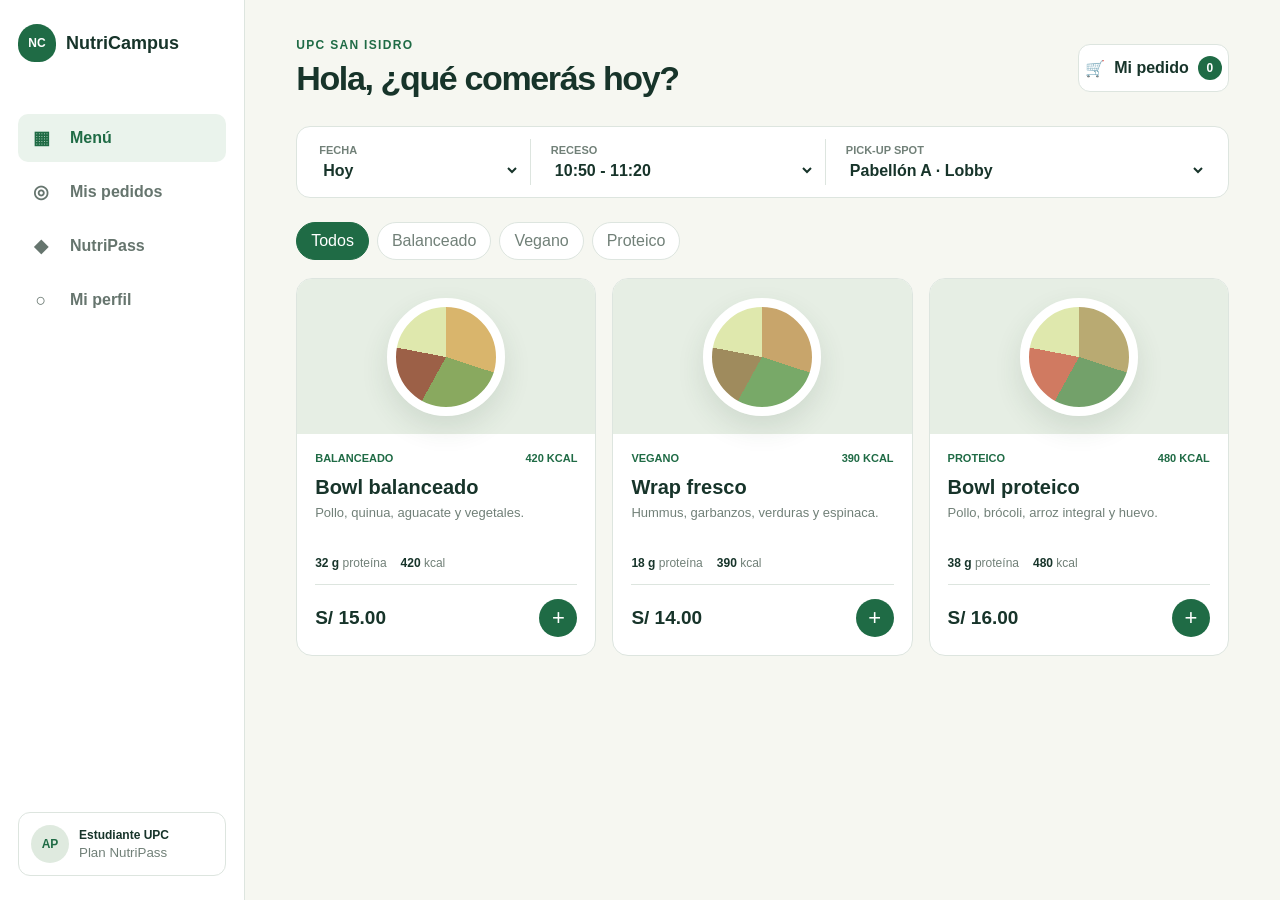
==== app.html @ 33214ed4 "Crea el MVP web funcional de NutriCampus Co-authored-by: Copilot <223556219+Copilot@users.noreply.gi" ====
<!doctype html>
<html lang="es">
<head>
  <meta charset="UTF-8">
  <meta name="viewport" content="width=device-width, initial-scale=1.0">
  <meta name="description" content="Demo web de NutriCampus: reserva menús saludables y recolecta sin hacer cola.">
  <title>NutriCampus | Reserva tu menú</title>
  <link rel="stylesheet" href="app.css">
</head>
<body>
  <aside class="sidebar">
    <a class="brand" href="index.html" aria-label="Volver a la página principal">
      <span class="brand-mark">NC</span>
      <span>NutriCampus</span>
    </a>
    <nav class="app-nav" aria-label="Navegación de la aplicación">
      <button class="nav-item active" data-view="menu"><span aria-hidden="true">▦</span> Menú</button>
      <button class="nav-item" data-view="orders"><span aria-hidden="true">◎</span> Mis pedidos</button>
      <button class="nav-item" data-view="pass"><span aria-hidden="true">◆</span> NutriPass</button>
      <button class="nav-item" data-view="profile"><span aria-hidden="true">○</span> Mi perfil</button>
    </nav>
    <div class="user-card">
      <span class="avatar">AP</span>
      <div><strong>Estudiante UPC</strong><small>Plan NutriPass</small></div>
    </div>
  </aside>

  <main class="app-shell">
    <header class="app-header">
      <div>
        <p class="eyebrow">UPC San Isidro</p>
        <h1>Hola, ¿qué comerás hoy?</h1>
      </div>
      <button class="cart-button" id="openCart" aria-label="Abrir carrito">
        <span aria-hidden="true">🛒</span>
        <span>Mi pedido</span>
        <b id="cartCount">0</b>
      </button>
    </header>

    <section class="schedule-bar" aria-label="Configuración del pedido">
      <label>
        <span>Fecha</span>
        <select id="dateSelect">
          <option value="Hoy">Hoy</option>
          <option value="Mañana">Mañana</option>
          <option value="Viernes">Viernes</option>
        </select>
      </label>
      <label>
        <span>Receso</span>
        <select id="timeSelect">
          <option value="10:50">10:50 - 11:20</option>
          <option value="13:00">13:00 - 13:30</option>
          <option value="16:00">16:00 - 16:30</option>
        </select>
      </label>
      <label>
        <span>Pick-Up Spot</span>
        <select id="spotSelect">
          <option>Pabellón A · Lobby</option>
          <option>Pabellón B · Cafetería</option>
        </select>
      </label>
    </section>

    <section id="menuView" class="view active">
      <div class="filter-row" role="toolbar" aria-label="Filtrar menú">
        <button class="filter active" data-filter="Todos">Todos</button>
        <button class="filter" data-filter="Balanceado">Balanceado</button>
        <button class="filter" data-filter="Vegano">Vegano</button>
        <button class="filter" data-filter="Proteico">Proteico</button>
      </div>
      <div class="menu-grid" id="menuGrid"></div>
    </section>

    <section id="ordersView" class="view">
      <div class="page-heading"><h2>Mis pedidos</h2><p>Consulta tus reservas y códigos QR.</p></div>
      <div id="ordersContent"></div>
      <article class="order-empty" id="orderEmpty">
        <span class="empty-icon">◎</span>
        <h3>Aún no tienes pedidos</h3>
        <p>Reserva tu primer menú y aparecerá aquí.</p>
        <button class="primary-button" data-go-menu>Explorar menú</button>
      </article>
    </section>

    <section id="passView" class="view">
      <div class="page-heading"><h2>NutriPass</h2><p>Planifica toda tu semana.</p></div>
      <article class="pass-card">
        <div>
          <p>NutriPass semanal</p>
          <h3>Un receso menos preocupado</h3>
          <ul><li>Delivery gratuito o reducido</li><li>Recetas exclusivas</li><li>Prioridad en tu punto de recojo</li></ul>
          <button class="primary-button" id="activatePass">Activar prueba de 7 días</button>
        </div>
        <div class="pass-badge"><span>NC</span><strong>PASS</strong></div>
      </article>
    </section>

    <section id="profileView" class="view">
      <div class="page-heading"><h2>Mi perfil nutricional</h2><p>Información de ejemplo para personalizar recomendaciones.</p></div>
      <form class="profile-form" id="profileForm">
        <label>Objetivo<select><option>Comer de forma equilibrada</option><option>Más proteína</option><option>Reducir calorías</option></select></label>
        <label>Preferencia<select><option>Sin preferencia</option><option>Vegetariano</option><option>Vegano</option></select></label>
        <label>Alergenos<input type="text" placeholder="Ej. maní, lactosa"></label>
        <button class="primary-button" type="submit">Guardar preferencias</button>
      </form>
    </section>
  </main>

  <div class="overlay" id="cartOverlay" hidden>
    <aside class="cart-drawer" aria-label="Carrito">
      <div class="drawer-header"><h2>Tu pedido</h2><button id="closeCart" aria-label="Cerrar">×</button></div>
      <div id="cartItems" class="cart-items"></div>
      <div class="cart-summary">
        <div><span>Subtotal</span><strong id="subtotal">S/ 0.00</strong></div>
        <div><span>Recojo</span><strong>S/ 0.00</strong></div>
        <div class="total"><span>Total</span><strong id="total">S/ 0.00</strong></div>
        <button class="primary-button full" id="checkoutButton">Confirmar reserva</button>
      </div>
    </aside>
  </div>

  <dialog id="checkoutDialog">
    <button class="dialog-close" id="closeCheckout" aria-label="Cerrar">×</button>
    <div class="checkout-content">
      <span class="success-icon">✓</span>
      <p class="eyebrow">Reserva confirmada</p>
      <h2>Tu menú está programado</h2>
      <div class="qr" aria-label="Código QR de demostración">
        <span></span><span></span><span></span><span></span><span></span><span></span><span></span><span></span><span></span>
      </div>
      <strong id="qrCode">NC-2400</strong>
      <p id="checkoutDetails">Presenta este código en el Pick-Up Spot.</p>
      <button class="primary-button full" id="viewOrders">Ver mis pedidos</button>
    </div>
  </dialog>
  <div class="toast" id="toast" role="status"></div>
  <script src="app.js"></script>
</body>
</html>
---- app.css ----
:root {
  --green:#1f6b45;
  --green-dark:#153f2c;
  --cream:#f6f7f1;
  --ink:#17342a;
  --muted:#718078;
  --line:#dde5df;
}
* { box-sizing:border-box; }
body { margin:0; min-height:100vh; color:var(--ink); background:var(--cream); font-family:Inter,"Segoe UI",Arial,sans-serif; }
button,select,input { font:inherit; }
.sidebar { position:fixed; inset:0 auto 0 0; z-index:10; width:245px; display:flex; flex-direction:column; padding:24px 18px; border-right:1px solid var(--line); background:white; }
.brand { display:flex; align-items:center; gap:10px; color:var(--ink); font-size:18px; font-weight:850; text-decoration:none; }
.brand-mark { width:38px; height:38px; display:grid; place-items:center; border-radius:50% 50% 44% 44%; background:var(--green); color:white; font-size:12px; }
.app-nav { display:grid; gap:6px; margin-top:52px; }
.nav-item { height:48px; display:flex; align-items:center; gap:12px; border:0; border-radius:10px; background:transparent; color:#66756e; font-weight:750; text-align:left; cursor:pointer; }
.nav-item span { width:34px; text-align:center; font-size:18px; }
.nav-item.active { background:#eaf3ec; color:var(--green); }
.user-card { display:flex; align-items:center; gap:10px; margin-top:auto; padding:12px; border:1px solid var(--line); border-radius:12px; }
.avatar { width:38px; height:38px; display:grid; place-items:center; border-radius:50%; background:#dfeadf; color:var(--green); font-size:12px; font-weight:850; }
.user-card div { display:grid; }.user-card strong { font-size:12px; }.user-card small { color:var(--muted); margin-top:3px; }
.app-shell { min-height:100vh; margin-left:245px; padding:38px clamp(24px,4vw,64px) 70px; }
.app-header { display:flex; align-items:center; justify-content:space-between; }
.eyebrow { margin:0 0 7px; color:var(--green); font-size:12px; font-weight:900; letter-spacing:.11em; text-transform:uppercase; }
.app-header h1 { margin:0; font-size:34px; letter-spacing:-.04em; }
.cart-button { min-height:48px; display:flex; align-items:center; gap:9px; border:1px solid var(--line); border-radius:12px; background:white; color:var(--ink); font-weight:800; cursor:pointer; }
.cart-button b { width:24px; height:24px; display:grid; place-items:center; border-radius:50%; background:var(--green); color:white; font-size:12px; }
.schedule-bar { display:grid; grid-template-columns:.7fr .9fr 1.2fr; gap:10px; margin:28px 0 24px; padding:12px; border:1px solid var(--line); border-radius:14px; background:white; }
.schedule-bar label { display:grid; gap:5px; padding:5px 10px; border-right:1px solid var(--line); }
.schedule-bar label:last-child { border-right:0; }
.schedule-bar label span { color:var(--muted); font-size:11px; font-weight:800; text-transform:uppercase; }
.schedule-bar select { border:0; outline:0; background:white; color:var(--ink); font-weight:800; }
.view { display:none; }.view.active { display:block; }
.filter-row { display:flex; gap:8px; margin-bottom:18px; }
.filter { height:38px; padding:0 14px; border:1px solid var(--line); border-radius:999px; background:white; color:var(--muted); cursor:pointer; }
.filter.active { border-color:var(--green); background:var(--green); color:white; }
.menu-grid { display:grid; grid-template-columns:repeat(3,minmax(0,1fr)); gap:16px; }
.menu-card { overflow:hidden; border:1px solid var(--line); border-radius:16px; background:white; }
.menu-art { height:155px; display:grid; place-items:center; background:var(--card-bg,#e6eee4); }
.meal-visual { width:118px; height:118px; border:9px solid #fff; border-radius:50%; background:conic-gradient(var(--food-a) 0 30%,var(--food-b) 30% 58%,var(--food-c) 58% 78%,#dfe8ad 78%); box-shadow:0 12px 28px rgba(40,70,48,.12); }
.menu-content { padding:18px; }.menu-tags { display:flex; justify-content:space-between; color:var(--green); font-size:11px; font-weight:850; text-transform:uppercase; }
.menu-content h3 { margin:12px 0 5px; font-size:20px; }.menu-content p { min-height:38px; margin:0; color:var(--muted); font-size:13px; line-height:1.45; }
.nutrition-row { display:flex; gap:14px; margin:14px 0; color:var(--muted); font-size:12px; }.nutrition-row strong { color:var(--ink); }
.menu-footer { display:flex; align-items:center; justify-content:space-between; border-top:1px solid var(--line); padding-top:14px; }.menu-footer strong { font-size:19px; }
.add-button { width:38px; height:38px; border:0; border-radius:50%; background:var(--green); color:white; font-size:22px; cursor:pointer; }.add-button:hover { background:var(--green-dark); }
.page-heading h2 { margin:0; font-size:30px; }.page-heading p { color:var(--muted); }
.order-empty { max-width:520px; min-height:300px; display:grid; place-items:center; align-content:center; margin-top:20px; padding:30px; border:1px dashed #bdcbbf; border-radius:16px; background:white; text-align:center; }.order-empty h3 { margin:12px 0 4px; }.order-empty p { color:var(--muted); }.empty-icon { width:64px; height:64px; display:grid; place-items:center; border-radius:50%; background:#edf4ee; color:var(--green); font-size:30px; }
.current-order { max-width:620px; display:grid; grid-template-columns:90px 1fr auto; align-items:center; gap:16px; margin-top:20px; padding:18px; border:1px solid var(--line); border-radius:16px; background:white; }.current-order .mini-qr { width:90px; height:90px; display:grid; place-items:center; border:8px solid var(--ink); border-radius:10px; font-weight:900; }.current-order div { display:grid; gap:5px; }.current-order small { color:var(--muted); }.current-order strong { color:var(--green); }
.primary-button { min-height:46px; border:0; border-radius:10px; background:var(--green); color:white; padding:0 18px; font-weight:850; cursor:pointer; }.primary-button:hover { background:var(--green-dark); }.full { width:100%; }
.pass-card { min-height:320px; display:grid; grid-template-columns:1fr 240px; align-items:center; gap:30px; max-width:800px; padding:38px; border-radius:20px; background:var(--green-dark); color:white; }.pass-card h3 { margin:8px 0 18px; font-size:34px; }.pass-card ul { display:grid; gap:9px; margin:0 0 22px; padding:0; list-style:none; }.pass-badge { width:190px; height:190px; display:grid; place-items:center; align-content:center; border-radius:50%; background:#e7c96b; color:var(--green-dark); }.pass-badge span { font-size:28px; font-weight:900; }.pass-badge strong { letter-spacing:.2em; }
.profile-form { max-width:600px; display:grid; gap:16px; }.profile-form label { display:grid; gap:7px; font-weight:800; }.profile-form select,.profile-form input { height:48px; border:1px solid var(--line); border-radius:10px; background:white; padding:0 12px; }.profile-form button { width:220px; }
.overlay { position:fixed; z-index:30; inset:0; background:rgba(15,42,29,.28); }.overlay[hidden] { display:none; }.cart-drawer { position:absolute; right:0; top:0; bottom:0; width:min(410px,100%); display:flex; flex-direction:column; background:white; box-shadow:-20px 0 60px rgba(20,60,40,.15); }.drawer-header { height:76px; display:flex; align-items:center; justify-content:space-between; padding:0 24px; border-bottom:1px solid var(--line); }.drawer-header h2 { margin:0; }.drawer-header button,.dialog-close { border:0; background:transparent; font-size:28px; cursor:pointer; }.cart-items { flex:1; overflow:auto; padding:16px 24px; }.cart-row { display:grid; grid-template-columns:58px 1fr auto; align-items:center; gap:12px; padding:12px 0; border-bottom:1px solid var(--line); }.cart-thumb { width:58px; height:58px; display:grid; place-items:center; border-radius:10px; background:#eef3e8; }.cart-row div { display:grid; }.cart-row small { color:var(--muted); }.qty { display:flex; align-items:center; gap:7px; }.qty button { width:26px; height:26px; border:1px solid var(--line); border-radius:50%; background:white; }.cart-empty { color:var(--muted); text-align:center; margin-top:70px; }.cart-summary { padding:20px 24px 24px; border-top:1px solid var(--line); }.cart-summary div { display:flex; justify-content:space-between; margin-bottom:10px; }.cart-summary .total { margin:16px 0; padding-top:16px; border-top:1px solid var(--line); font-size:18px; }
dialog { width:min(430px,calc(100% - 32px)); border:0; border-radius:20px; padding:0; box-shadow:0 30px 100px rgba(20,60,40,.28); }.dialog-close { position:absolute; right:16px; top:12px; }.checkout-content { display:grid; justify-items:center; padding:38px 28px 28px; text-align:center; }.success-icon { width:54px; height:54px; display:grid; place-items:center; border-radius:50%; background:#e1efe5; color:var(--green); font-size:24px; }.checkout-content h2 { margin:5px 0 18px; }.checkout-content > p:not(.eyebrow) { color:var(--muted); }.qr { width:160px; height:160px; display:grid; grid-template-columns:repeat(3,1fr); grid-template-rows:repeat(3,1fr); gap:7px; padding:16px; border:1px solid var(--line); border-radius:12px; }.qr span { background:var(--green-dark); }.qr span:nth-child(2),.qr span:nth-child(4),.qr span:nth-child(8) { background:white; border:7px solid var(--green-dark); }.checkout-content strong { margin-top:12px; }.toast { position:fixed; z-index:50; left:50%; bottom:24px; padding:12px 18px; border-radius:999px; background:var(--green-dark); color:white; opacity:0; transform:translate(-50%,20px); transition:.25s; pointer-events:none; }.toast.show { opacity:1; transform:translate(-50%,0); }
@media(max-width:980px){ .menu-grid { grid-template-columns:repeat(2,minmax(0,1fr)); } }
@media(max-width:760px){ .sidebar { position:fixed; inset:auto 0 0; width:auto; height:68px; flex-direction:row; align-items:center; padding:8px 12px; border-top:1px solid var(--line); border-right:0; }.sidebar .brand,.user-card { display:none; }.app-nav { width:100%; grid-template-columns:repeat(4,1fr); margin:0; }.nav-item { height:52px; display:grid; place-items:center; align-content:center; gap:0; font-size:10px; text-align:center; }.nav-item span { width:auto; height:18px; }.app-shell { margin-left:0; padding:24px 16px 90px; }.app-header h1 { font-size:26px; }.cart-button span:nth-child(2) { display:none; }.schedule-bar { grid-template-columns:1fr 1fr; }.schedule-bar label:last-child { grid-column:1/-1; border-top:1px solid var(--line); }.menu-grid { grid-template-columns:1fr; }.pass-card { grid-template-columns:1fr; }.pass-badge { width:150px; height:150px; justify-self:center; }.profile-form button { width:100%; } }
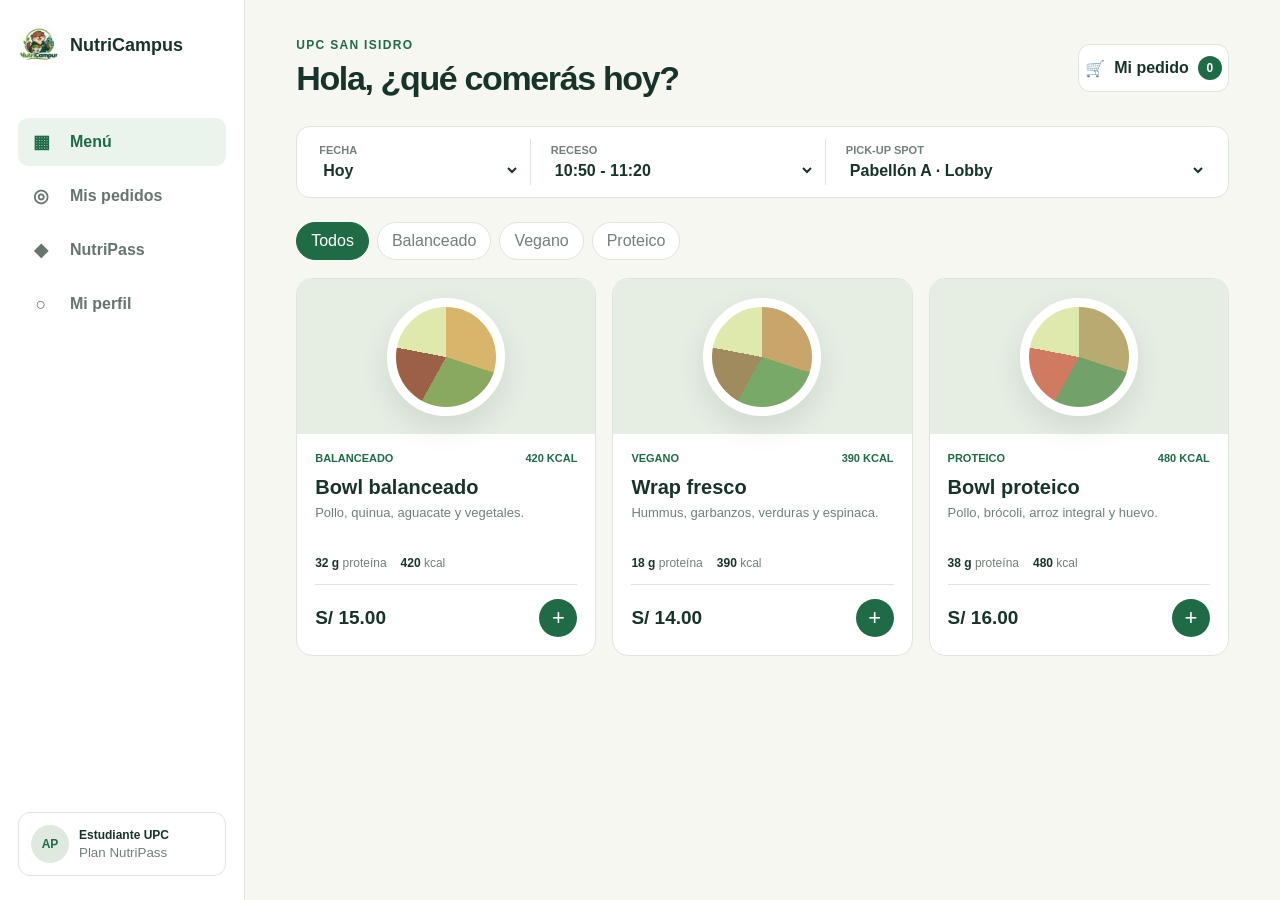
==== commit 61b19ae0: "Integra el logo oficial de NutriCampus Co-authored-by: Copilot <223556219+Copilot@users.noreply.gith" ====
--- a/app.html
+++ b/app.html
@@ -5,12 +5,13 @@
   <meta name="viewport" content="width=device-width, initial-scale=1.0">
   <meta name="description" content="Demo web de NutriCampus: reserva menús saludables y recolecta sin hacer cola.">
   <title>NutriCampus | Reserva tu menú</title>
+  <link rel="icon" type="image/png" href="logo-nutricampus.png">
   <link rel="stylesheet" href="app.css">
 </head>
 <body>
   <aside class="sidebar">
     <a class="brand" href="index.html" aria-label="Volver a la página principal">
-      <span class="brand-mark">NC</span>
+      <img class="brand-logo" src="logo-nutricampus.png" alt="">
       <span>NutriCampus</span>
     </a>
     <nav class="app-nav" aria-label="Navegación de la aplicación">
--- a/app.css
+++ b/app.css
@@ -12,6 +12,7 @@
 .sidebar { position:fixed; inset:0 auto 0 0; z-index:10; width:245px; display:flex; flex-direction:column; padding:24px 18px; border-right:1px solid var(--line); background:white; }
 .brand { display:flex; align-items:center; gap:10px; color:var(--ink); font-size:18px; font-weight:850; text-decoration:none; }
 .brand-mark { width:38px; height:38px; display:grid; place-items:center; border-radius:50% 50% 44% 44%; background:var(--green); color:white; font-size:12px; }
+.brand-logo { width:42px; height:42px; flex:0 0 auto; border-radius:50%; object-fit:cover; background:white; }
 .app-nav { display:grid; gap:6px; margin-top:52px; }
 .nav-item { height:48px; display:flex; align-items:center; gap:12px; border:0; border-radius:10px; background:transparent; color:#66756e; font-weight:750; text-align:left; cursor:pointer; }
 .nav-item span { width:34px; text-align:center; font-size:18px; }
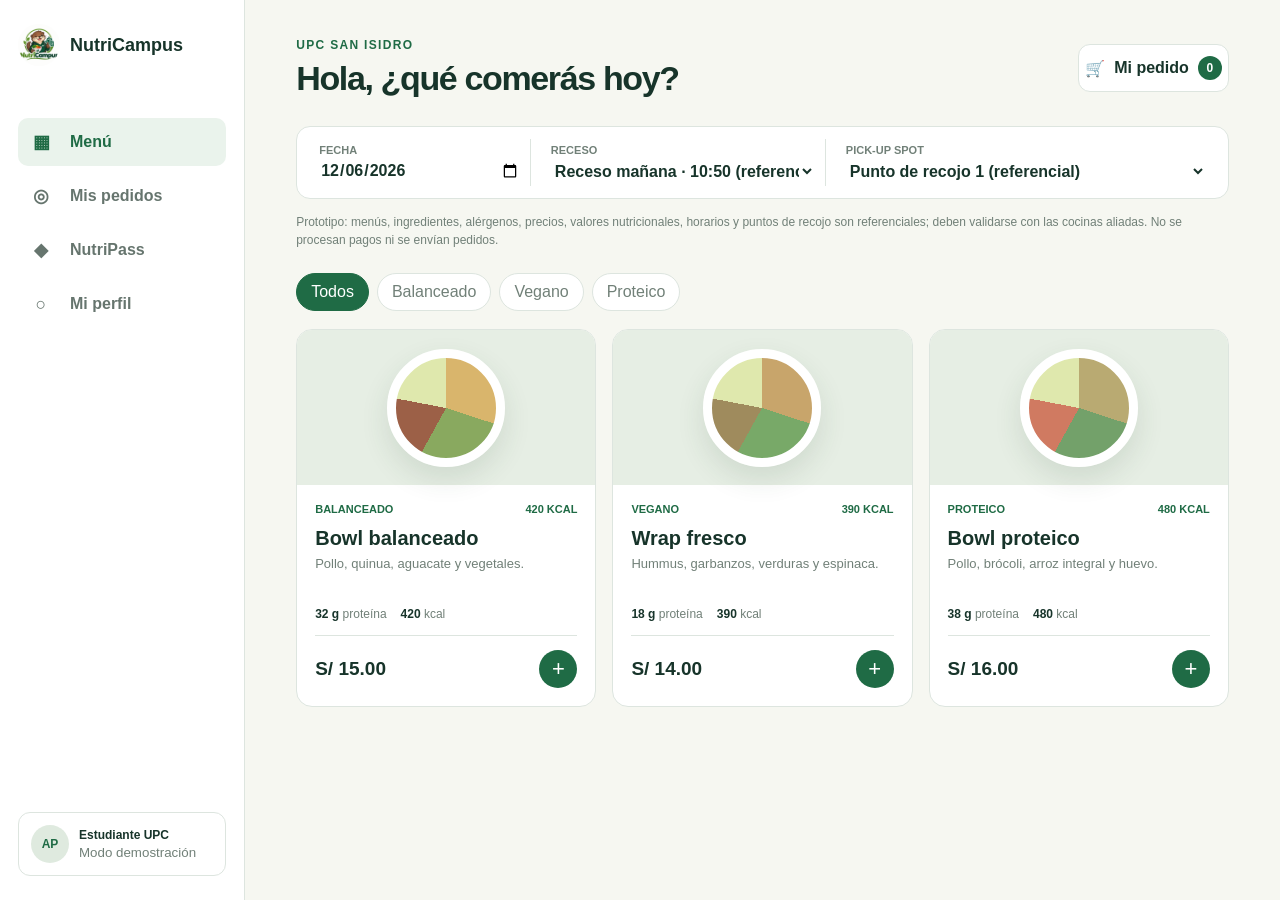
==== commit a3df959d: "Aclara y corrige el flujo de demostración Co-authored-by: Copilot <223556219+Copilot@users.noreply.g" ====
--- a/app.html
+++ b/app.html
@@ -22,7 +22,7 @@
     </nav>
     <div class="user-card">
       <span class="avatar">AP</span>
-      <div><strong>Estudiante UPC</strong><small>Plan NutriPass</small></div>
+      <div><strong>Estudiante UPC</strong><small>Modo demostración</small></div>
     </div>
   </aside>
 
@@ -42,28 +42,24 @@
     <section class="schedule-bar" aria-label="Configuración del pedido">
       <label>
         <span>Fecha</span>
-        <select id="dateSelect">
-          <option value="Hoy">Hoy</option>
-          <option value="Mañana">Mañana</option>
-          <option value="Viernes">Viernes</option>
-        </select>
+        <input id="dateSelect" type="date" required>
       </label>
       <label>
         <span>Receso</span>
         <select id="timeSelect">
-          <option value="10:50">10:50 - 11:20</option>
-          <option value="13:00">13:00 - 13:30</option>
-          <option value="16:00">16:00 - 16:30</option>
+          <option value="10:50">Receso mañana · 10:50 (referencial)</option>
+          <option value="13:00">Receso almuerzo · 13:00 (referencial)</option>
         </select>
       </label>
       <label>
         <span>Pick-Up Spot</span>
         <select id="spotSelect">
-          <option>Pabellón A · Lobby</option>
-          <option>Pabellón B · Cafetería</option>
+          <option>Punto de recojo 1 (referencial)</option>
+          <option>Punto de recojo 2 (referencial)</option>
         </select>
       </label>
     </section>
+    <p class="demo-notice">Prototipo: menús, ingredientes, alérgenos, precios, valores nutricionales, horarios y puntos de recojo son referenciales; deben validarse con las cocinas aliadas. No se procesan pagos ni se envían pedidos.</p>
 
     <section id="menuView" class="view active">
       <div class="filter-row" role="toolbar" aria-label="Filtrar menú">
@@ -76,12 +72,12 @@
     </section>
 
     <section id="ordersView" class="view">
-      <div class="page-heading"><h2>Mis pedidos</h2><p>Consulta tus reservas y códigos QR.</p></div>
+      <div class="page-heading"><h2>Mis pedidos</h2><p>Consulta las solicitudes guardadas en este navegador.</p></div>
       <div id="ordersContent"></div>
       <article class="order-empty" id="orderEmpty">
         <span class="empty-icon">◎</span>
         <h3>Aún no tienes pedidos</h3>
-        <p>Reserva tu primer menú y aparecerá aquí.</p>
+        <p>Las reservas de demostración se guardan solo en este navegador.</p>
         <button class="primary-button" data-go-menu>Explorar menú</button>
       </article>
     </section>
@@ -93,19 +89,19 @@
           <p>NutriPass semanal</p>
           <h3>Un receso menos preocupado</h3>
           <ul><li>Delivery gratuito o reducido</li><li>Recetas exclusivas</li><li>Prioridad en tu punto de recojo</li></ul>
-          <button class="primary-button" id="activatePass">Activar prueba de 7 días</button>
+          <button class="primary-button" id="activatePass">Ver beneficios de NutriPass</button>
         </div>
         <div class="pass-badge"><span>NC</span><strong>PASS</strong></div>
       </article>
     </section>
 
     <section id="profileView" class="view">
-      <div class="page-heading"><h2>Mi perfil nutricional</h2><p>Información de ejemplo para personalizar recomendaciones.</p></div>
+      <div class="page-heading"><h2>Mi perfil nutricional</h2><p>Preferencias de demostración; se guardan solo en este navegador y no son consejo médico.</p></div>
       <form class="profile-form" id="profileForm">
-        <label>Objetivo<select><option>Comer de forma equilibrada</option><option>Más proteína</option><option>Reducir calorías</option></select></label>
-        <label>Preferencia<select><option>Sin preferencia</option><option>Vegetariano</option><option>Vegano</option></select></label>
-        <label>Alergenos<input type="text" placeholder="Ej. maní, lactosa"></label>
-        <button class="primary-button" type="submit">Guardar preferencias</button>
+        <label>Objetivo<select id="profileGoal"><option>Comer de forma equilibrada</option><option>Más proteína</option><option>Reducir calorías</option></select></label>
+        <label>Preferencia<select id="profileDiet"><option>Sin preferencia</option><option>Vegetariano</option><option>Vegano</option></select></label>
+        <label>Alérgenos<input id="profileAllergens" type="text" placeholder="Ej. maní, lactosa" maxlength="120"></label>
+        <button class="primary-button" type="submit">Guardar preferencias en este navegador</button>
       </form>
     </section>
   </main>
@@ -116,9 +112,9 @@
       <div id="cartItems" class="cart-items"></div>
       <div class="cart-summary">
         <div><span>Subtotal</span><strong id="subtotal">S/ 0.00</strong></div>
-        <div><span>Recojo</span><strong>S/ 0.00</strong></div>
+        <div><span>Recojo en campus (demo)</span><strong>S/ 0.00</strong></div>
         <div class="total"><span>Total</span><strong id="total">S/ 0.00</strong></div>
-        <button class="primary-button full" id="checkoutButton">Confirmar reserva</button>
+        <button class="primary-button full" id="checkoutButton">Simular reserva</button>
       </div>
     </aside>
   </div>
@@ -127,13 +123,13 @@
     <button class="dialog-close" id="closeCheckout" aria-label="Cerrar">×</button>
     <div class="checkout-content">
       <span class="success-icon">✓</span>
-      <p class="eyebrow">Reserva confirmada</p>
-      <h2>Tu menú está programado</h2>
-      <div class="qr" aria-label="Código QR de demostración">
-        <span></span><span></span><span></span><span></span><span></span><span></span><span></span><span></span><span></span>
+      <p class="eyebrow">Simulación completada</p>
+      <h2>Solicitud guardada en este navegador</h2>
+      <div class="reservation-code">
+        <span>Código de demostración (no es un QR)</span>
+        <strong id="reservationCode">NC-2400</strong>
       </div>
-      <strong id="qrCode">NC-2400</strong>
-      <p id="checkoutDetails">Presenta este código en el Pick-Up Spot.</p>
+      <p id="checkoutDetails">No se envió a una cocina ni se procesó un pago.</p>
       <button class="primary-button full" id="viewOrders">Ver mis pedidos</button>
     </div>
   </dialog>
--- a/app.css
+++ b/app.css
@@ -30,7 +30,8 @@
 .schedule-bar label { display:grid; gap:5px; padding:5px 10px; border-right:1px solid var(--line); }
 .schedule-bar label:last-child { border-right:0; }
 .schedule-bar label span { color:var(--muted); font-size:11px; font-weight:800; text-transform:uppercase; }
-.schedule-bar select { border:0; outline:0; background:white; color:var(--ink); font-weight:800; }
+.schedule-bar select,.schedule-bar input { min-width:0; border:0; outline:0; background:white; color:var(--ink); font-weight:800; }
+.demo-notice { margin:-10px 0 24px; color:var(--muted); font-size:12px; line-height:1.5; }
 .view { display:none; }.view.active { display:block; }
 .filter-row { display:flex; gap:8px; margin-bottom:18px; }
 .filter { height:38px; padding:0 14px; border:1px solid var(--line); border-radius:999px; background:white; color:var(--muted); cursor:pointer; }
@@ -45,12 +46,12 @@
 .menu-footer { display:flex; align-items:center; justify-content:space-between; border-top:1px solid var(--line); padding-top:14px; }.menu-footer strong { font-size:19px; }
 .add-button { width:38px; height:38px; border:0; border-radius:50%; background:var(--green); color:white; font-size:22px; cursor:pointer; }.add-button:hover { background:var(--green-dark); }
 .page-heading h2 { margin:0; font-size:30px; }.page-heading p { color:var(--muted); }
-.order-empty { max-width:520px; min-height:300px; display:grid; place-items:center; align-content:center; margin-top:20px; padding:30px; border:1px dashed #bdcbbf; border-radius:16px; background:white; text-align:center; }.order-empty h3 { margin:12px 0 4px; }.order-empty p { color:var(--muted); }.empty-icon { width:64px; height:64px; display:grid; place-items:center; border-radius:50%; background:#edf4ee; color:var(--green); font-size:30px; }
-.current-order { max-width:620px; display:grid; grid-template-columns:90px 1fr auto; align-items:center; gap:16px; margin-top:20px; padding:18px; border:1px solid var(--line); border-radius:16px; background:white; }.current-order .mini-qr { width:90px; height:90px; display:grid; place-items:center; border:8px solid var(--ink); border-radius:10px; font-weight:900; }.current-order div { display:grid; gap:5px; }.current-order small { color:var(--muted); }.current-order strong { color:var(--green); }
+.order-empty { max-width:520px; min-height:300px; display:grid; place-items:center; align-content:center; margin-top:20px; padding:30px; border:1px dashed #bdcbbf; border-radius:16px; background:white; text-align:center; }.order-empty[hidden] { display:none; }.order-empty h3 { margin:12px 0 4px; }.order-empty p { color:var(--muted); }.empty-icon { width:64px; height:64px; display:grid; place-items:center; border-radius:50%; background:#edf4ee; color:var(--green); font-size:30px; }
+.current-order { max-width:720px; display:grid; grid-template-columns:68px 1fr auto; align-items:center; gap:16px; margin-top:20px; padding:18px; border:1px solid var(--line); border-radius:16px; background:white; }.current-order .demo-code { width:68px; height:68px; display:grid; place-items:center; border-radius:12px; background:#eaf3ec; color:var(--green); font-size:12px; font-weight:900; }.current-order div:nth-child(2) { display:grid; gap:5px; }.current-order small { color:var(--muted); }.current-order > strong { color:var(--green); }
 .primary-button { min-height:46px; border:0; border-radius:10px; background:var(--green); color:white; padding:0 18px; font-weight:850; cursor:pointer; }.primary-button:hover { background:var(--green-dark); }.full { width:100%; }
 .pass-card { min-height:320px; display:grid; grid-template-columns:1fr 240px; align-items:center; gap:30px; max-width:800px; padding:38px; border-radius:20px; background:var(--green-dark); color:white; }.pass-card h3 { margin:8px 0 18px; font-size:34px; }.pass-card ul { display:grid; gap:9px; margin:0 0 22px; padding:0; list-style:none; }.pass-badge { width:190px; height:190px; display:grid; place-items:center; align-content:center; border-radius:50%; background:#e7c96b; color:var(--green-dark); }.pass-badge span { font-size:28px; font-weight:900; }.pass-badge strong { letter-spacing:.2em; }
 .profile-form { max-width:600px; display:grid; gap:16px; }.profile-form label { display:grid; gap:7px; font-weight:800; }.profile-form select,.profile-form input { height:48px; border:1px solid var(--line); border-radius:10px; background:white; padding:0 12px; }.profile-form button { width:220px; }
 .overlay { position:fixed; z-index:30; inset:0; background:rgba(15,42,29,.28); }.overlay[hidden] { display:none; }.cart-drawer { position:absolute; right:0; top:0; bottom:0; width:min(410px,100%); display:flex; flex-direction:column; background:white; box-shadow:-20px 0 60px rgba(20,60,40,.15); }.drawer-header { height:76px; display:flex; align-items:center; justify-content:space-between; padding:0 24px; border-bottom:1px solid var(--line); }.drawer-header h2 { margin:0; }.drawer-header button,.dialog-close { border:0; background:transparent; font-size:28px; cursor:pointer; }.cart-items { flex:1; overflow:auto; padding:16px 24px; }.cart-row { display:grid; grid-template-columns:58px 1fr auto; align-items:center; gap:12px; padding:12px 0; border-bottom:1px solid var(--line); }.cart-thumb { width:58px; height:58px; display:grid; place-items:center; border-radius:10px; background:#eef3e8; }.cart-row div { display:grid; }.cart-row small { color:var(--muted); }.qty { display:flex; align-items:center; gap:7px; }.qty button { width:26px; height:26px; border:1px solid var(--line); border-radius:50%; background:white; }.cart-empty { color:var(--muted); text-align:center; margin-top:70px; }.cart-summary { padding:20px 24px 24px; border-top:1px solid var(--line); }.cart-summary div { display:flex; justify-content:space-between; margin-bottom:10px; }.cart-summary .total { margin:16px 0; padding-top:16px; border-top:1px solid var(--line); font-size:18px; }
-dialog { width:min(430px,calc(100% - 32px)); border:0; border-radius:20px; padding:0; box-shadow:0 30px 100px rgba(20,60,40,.28); }.dialog-close { position:absolute; right:16px; top:12px; }.checkout-content { display:grid; justify-items:center; padding:38px 28px 28px; text-align:center; }.success-icon { width:54px; height:54px; display:grid; place-items:center; border-radius:50%; background:#e1efe5; color:var(--green); font-size:24px; }.checkout-content h2 { margin:5px 0 18px; }.checkout-content > p:not(.eyebrow) { color:var(--muted); }.qr { width:160px; height:160px; display:grid; grid-template-columns:repeat(3,1fr); grid-template-rows:repeat(3,1fr); gap:7px; padding:16px; border:1px solid var(--line); border-radius:12px; }.qr span { background:var(--green-dark); }.qr span:nth-child(2),.qr span:nth-child(4),.qr span:nth-child(8) { background:white; border:7px solid var(--green-dark); }.checkout-content strong { margin-top:12px; }.toast { position:fixed; z-index:50; left:50%; bottom:24px; padding:12px 18px; border-radius:999px; background:var(--green-dark); color:white; opacity:0; transform:translate(-50%,20px); transition:.25s; pointer-events:none; }.toast.show { opacity:1; transform:translate(-50%,0); }
+dialog { width:min(430px,calc(100% - 32px)); border:0; border-radius:20px; padding:0; box-shadow:0 30px 100px rgba(20,60,40,.28); }.dialog-close { position:absolute; right:16px; top:12px; }.checkout-content { display:grid; justify-items:center; padding:38px 28px 28px; text-align:center; }.success-icon { width:54px; height:54px; display:grid; place-items:center; border-radius:50%; background:#e1efe5; color:var(--green); font-size:24px; }.checkout-content h2 { margin:5px 0 18px; }.checkout-content > p:not(.eyebrow) { color:var(--muted); }.reservation-code { width:100%; display:grid; gap:8px; padding:16px; border:1px dashed var(--green); border-radius:12px; background:#f3f7f1; }.reservation-code span { color:var(--muted); font-size:11px; }.reservation-code strong { color:var(--green-dark); font-size:24px; letter-spacing:.08em; }.toast { position:fixed; z-index:50; left:50%; bottom:24px; padding:12px 18px; border-radius:999px; background:var(--green-dark); color:white; opacity:0; transform:translate(-50%,20px); transition:.25s; pointer-events:none; }.toast.show { opacity:1; transform:translate(-50%,0); }
 @media(max-width:980px){ .menu-grid { grid-template-columns:repeat(2,minmax(0,1fr)); } }
-@media(max-width:760px){ .sidebar { position:fixed; inset:auto 0 0; width:auto; height:68px; flex-direction:row; align-items:center; padding:8px 12px; border-top:1px solid var(--line); border-right:0; }.sidebar .brand,.user-card { display:none; }.app-nav { width:100%; grid-template-columns:repeat(4,1fr); margin:0; }.nav-item { height:52px; display:grid; place-items:center; align-content:center; gap:0; font-size:10px; text-align:center; }.nav-item span { width:auto; height:18px; }.app-shell { margin-left:0; padding:24px 16px 90px; }.app-header h1 { font-size:26px; }.cart-button span:nth-child(2) { display:none; }.schedule-bar { grid-template-columns:1fr 1fr; }.schedule-bar label:last-child { grid-column:1/-1; border-top:1px solid var(--line); }.menu-grid { grid-template-columns:1fr; }.pass-card { grid-template-columns:1fr; }.pass-badge { width:150px; height:150px; justify-self:center; }.profile-form button { width:100%; } }
+@media(max-width:760px){ .sidebar { position:fixed; inset:auto 0 0; width:auto; height:68px; flex-direction:row; align-items:center; padding:8px 12px; border-top:1px solid var(--line); border-right:0; }.sidebar .brand,.user-card { display:none; }.app-nav { width:100%; grid-template-columns:repeat(4,1fr); margin:0; }.nav-item { height:52px; display:grid; place-items:center; align-content:center; gap:0; font-size:10px; text-align:center; }.nav-item span { width:auto; height:18px; }.app-shell { margin-left:0; padding:24px 16px 90px; }.app-header h1 { font-size:26px; }.cart-button span:nth-child(2) { display:none; }.schedule-bar { grid-template-columns:1fr 1fr; }.schedule-bar label:last-child { grid-column:1/-1; border-top:1px solid var(--line); }.menu-grid { grid-template-columns:1fr; }.pass-card { grid-template-columns:1fr; }.pass-badge { width:150px; height:150px; justify-self:center; }.profile-form button { width:100%; }.current-order { grid-template-columns:56px 1fr; }.current-order .demo-code { width:56px; height:56px; }.current-order > strong { grid-column:2; } }
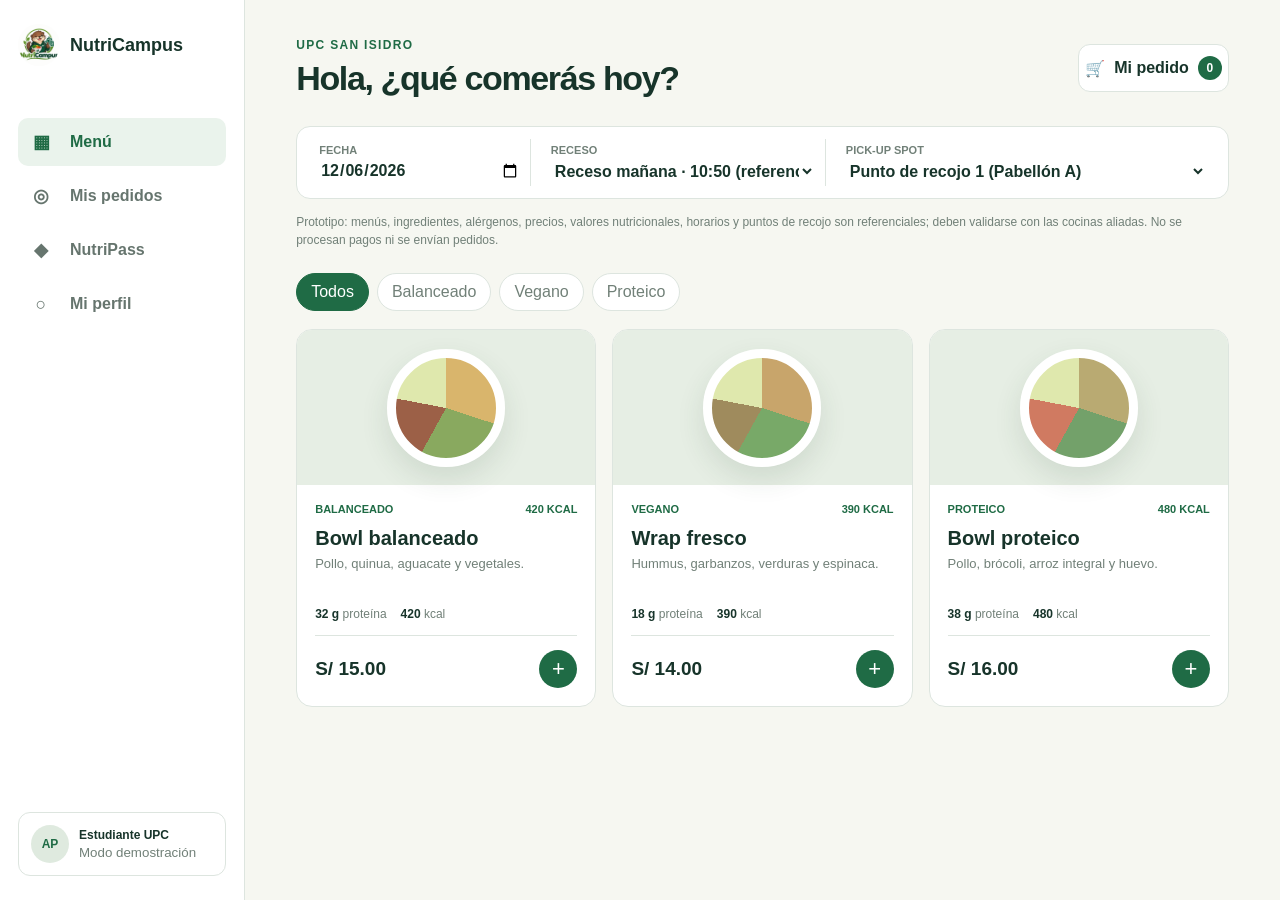
==== commit 9b9991c8: "Actualiza puntos de recojo en la app Co-authored-by: Copilot <223556219+Copilot@users.noreply.github" ====
--- a/app.html
+++ b/app.html
@@ -1,139 +1,214 @@
 <!doctype html>
 <html lang="es">
-<head>
-  <meta charset="UTF-8">
-  <meta name="viewport" content="width=device-width, initial-scale=1.0">
-  <meta name="description" content="Demo web de NutriCampus: reserva menús saludables y recolecta sin hacer cola.">
-  <title>NutriCampus | Reserva tu menú</title>
-  <link rel="icon" type="image/png" href="logo-nutricampus.png">
-  <link rel="stylesheet" href="app.css">
-</head>
-<body>
-  <aside class="sidebar">
-    <a class="brand" href="index.html" aria-label="Volver a la página principal">
-      <img class="brand-logo" src="logo-nutricampus.png" alt="">
-      <span>NutriCampus</span>
-    </a>
-    <nav class="app-nav" aria-label="Navegación de la aplicación">
-      <button class="nav-item active" data-view="menu"><span aria-hidden="true">▦</span> Menú</button>
-      <button class="nav-item" data-view="orders"><span aria-hidden="true">◎</span> Mis pedidos</button>
-      <button class="nav-item" data-view="pass"><span aria-hidden="true">◆</span> NutriPass</button>
-      <button class="nav-item" data-view="profile"><span aria-hidden="true">○</span> Mi perfil</button>
-    </nav>
-    <div class="user-card">
-      <span class="avatar">AP</span>
-      <div><strong>Estudiante UPC</strong><small>Modo demostración</small></div>
-    </div>
-  </aside>
-
-  <main class="app-shell">
-    <header class="app-header">
-      <div>
-        <p class="eyebrow">UPC San Isidro</p>
-        <h1>Hola, ¿qué comerás hoy?</h1>
-      </div>
-      <button class="cart-button" id="openCart" aria-label="Abrir carrito">
-        <span aria-hidden="true">🛒</span>
-        <span>Mi pedido</span>
-        <b id="cartCount">0</b>
-      </button>
-    </header>
-
-    <section class="schedule-bar" aria-label="Configuración del pedido">
-      <label>
-        <span>Fecha</span>
-        <input id="dateSelect" type="date" required>
-      </label>
-      <label>
-        <span>Receso</span>
-        <select id="timeSelect">
-          <option value="10:50">Receso mañana · 10:50 (referencial)</option>
-          <option value="13:00">Receso almuerzo · 13:00 (referencial)</option>
-        </select>
-      </label>
-      <label>
-        <span>Pick-Up Spot</span>
-        <select id="spotSelect">
-          <option>Punto de recojo 1 (referencial)</option>
-          <option>Punto de recojo 2 (referencial)</option>
-        </select>
-      </label>
-    </section>
-    <p class="demo-notice">Prototipo: menús, ingredientes, alérgenos, precios, valores nutricionales, horarios y puntos de recojo son referenciales; deben validarse con las cocinas aliadas. No se procesan pagos ni se envían pedidos.</p>
-
-    <section id="menuView" class="view active">
-      <div class="filter-row" role="toolbar" aria-label="Filtrar menú">
-        <button class="filter active" data-filter="Todos">Todos</button>
-        <button class="filter" data-filter="Balanceado">Balanceado</button>
-        <button class="filter" data-filter="Vegano">Vegano</button>
-        <button class="filter" data-filter="Proteico">Proteico</button>
-      </div>
-      <div class="menu-grid" id="menuGrid"></div>
-    </section>
-
-    <section id="ordersView" class="view">
-      <div class="page-heading"><h2>Mis pedidos</h2><p>Consulta las solicitudes guardadas en este navegador.</p></div>
-      <div id="ordersContent"></div>
-      <article class="order-empty" id="orderEmpty">
-        <span class="empty-icon">◎</span>
-        <h3>Aún no tienes pedidos</h3>
-        <p>Las reservas de demostración se guardan solo en este navegador.</p>
-        <button class="primary-button" data-go-menu>Explorar menú</button>
-      </article>
-    </section>
-
-    <section id="passView" class="view">
-      <div class="page-heading"><h2>NutriPass</h2><p>Planifica toda tu semana.</p></div>
-      <article class="pass-card">
+  <head>
+    <meta charset="UTF-8" />
+    <meta name="viewport" content="width=device-width, initial-scale=1.0" />
+    <meta
+      name="description"
+      content="Demo web de NutriCampus: reserva menús saludables y recolecta sin hacer cola."
+    />
+    <title>NutriCampus | Reserva tu menú</title>
+    <link rel="icon" type="image/png" href="logo-nutricampus.png" />
+    <link rel="stylesheet" href="app.css" />
+  </head>
+  <body>
+    <aside class="sidebar">
+      <a
+        class="brand"
+        href="index.html"
+        aria-label="Volver a la página principal"
+      >
+        <img class="brand-logo" src="logo-nutricampus.png" alt="" />
+        <span>NutriCampus</span>
+      </a>
+      <nav class="app-nav" aria-label="Navegación de la aplicación">
+        <button class="nav-item active" data-view="menu">
+          <span aria-hidden="true">▦</span> Menú
+        </button>
+        <button class="nav-item" data-view="orders">
+          <span aria-hidden="true">◎</span> Mis pedidos
+        </button>
+        <button class="nav-item" data-view="pass">
+          <span aria-hidden="true">◆</span> NutriPass
+        </button>
+        <button class="nav-item" data-view="profile">
+          <span aria-hidden="true">○</span> Mi perfil
+        </button>
+      </nav>
+      <div class="user-card">
+        <span class="avatar">AP</span>
         <div>
-          <p>NutriPass semanal</p>
-          <h3>Un receso menos preocupado</h3>
-          <ul><li>Delivery gratuito o reducido</li><li>Recetas exclusivas</li><li>Prioridad en tu punto de recojo</li></ul>
-          <button class="primary-button" id="activatePass">Ver beneficios de NutriPass</button>
-        </div>
-        <div class="pass-badge"><span>NC</span><strong>PASS</strong></div>
-      </article>
-    </section>
-
-    <section id="profileView" class="view">
-      <div class="page-heading"><h2>Mi perfil nutricional</h2><p>Preferencias de demostración; se guardan solo en este navegador y no son consejo médico.</p></div>
-      <form class="profile-form" id="profileForm">
-        <label>Objetivo<select id="profileGoal"><option>Comer de forma equilibrada</option><option>Más proteína</option><option>Reducir calorías</option></select></label>
-        <label>Preferencia<select id="profileDiet"><option>Sin preferencia</option><option>Vegetariano</option><option>Vegano</option></select></label>
-        <label>Alérgenos<input id="profileAllergens" type="text" placeholder="Ej. maní, lactosa" maxlength="120"></label>
-        <button class="primary-button" type="submit">Guardar preferencias en este navegador</button>
-      </form>
-    </section>
-  </main>
-
-  <div class="overlay" id="cartOverlay" hidden>
-    <aside class="cart-drawer" aria-label="Carrito">
-      <div class="drawer-header"><h2>Tu pedido</h2><button id="closeCart" aria-label="Cerrar">×</button></div>
-      <div id="cartItems" class="cart-items"></div>
-      <div class="cart-summary">
-        <div><span>Subtotal</span><strong id="subtotal">S/ 0.00</strong></div>
-        <div><span>Recojo en campus (demo)</span><strong>S/ 0.00</strong></div>
-        <div class="total"><span>Total</span><strong id="total">S/ 0.00</strong></div>
-        <button class="primary-button full" id="checkoutButton">Simular reserva</button>
+          <strong>Estudiante UPC</strong><small>Modo demostración</small>
+        </div>
       </div>
     </aside>
-  </div>
-
-  <dialog id="checkoutDialog">
-    <button class="dialog-close" id="closeCheckout" aria-label="Cerrar">×</button>
-    <div class="checkout-content">
-      <span class="success-icon">✓</span>
-      <p class="eyebrow">Simulación completada</p>
-      <h2>Solicitud guardada en este navegador</h2>
-      <div class="reservation-code">
-        <span>Código de demostración (no es un QR)</span>
-        <strong id="reservationCode">NC-2400</strong>
+
+    <main class="app-shell">
+      <header class="app-header">
+        <div>
+          <p class="eyebrow">UPC San Isidro</p>
+          <h1>Hola, ¿qué comerás hoy?</h1>
+        </div>
+        <button class="cart-button" id="openCart" aria-label="Abrir carrito">
+          <span aria-hidden="true">🛒</span>
+          <span>Mi pedido</span>
+          <b id="cartCount">0</b>
+        </button>
+      </header>
+
+      <section class="schedule-bar" aria-label="Configuración del pedido">
+        <label>
+          <span>Fecha</span>
+          <input id="dateSelect" type="date" required />
+        </label>
+        <label>
+          <span>Receso</span>
+          <select id="timeSelect">
+            <option value="10:50">Receso mañana · 10:50 (referencial)</option>
+            <option value="13:00">Receso almuerzo · 13:00 (referencial)</option>
+          </select>
+        </label>
+        <label>
+          <span>Pick-Up Spot</span>
+          <select id="spotSelect">
+            <option>Punto de recojo 1 (Pabellón A)</option>
+            <option>Punto de recojo 2 (Pabellón B)</option>
+          </select>
+        </label>
+      </section>
+      <p class="demo-notice">
+        Prototipo: menús, ingredientes, alérgenos, precios, valores
+        nutricionales, horarios y puntos de recojo son referenciales; deben
+        validarse con las cocinas aliadas. No se procesan pagos ni se envían
+        pedidos.
+      </p>
+
+      <section id="menuView" class="view active">
+        <div class="filter-row" role="toolbar" aria-label="Filtrar menú">
+          <button class="filter active" data-filter="Todos">Todos</button>
+          <button class="filter" data-filter="Balanceado">Balanceado</button>
+          <button class="filter" data-filter="Vegano">Vegano</button>
+          <button class="filter" data-filter="Proteico">Proteico</button>
+        </div>
+        <div class="menu-grid" id="menuGrid"></div>
+      </section>
+
+      <section id="ordersView" class="view">
+        <div class="page-heading">
+          <h2>Mis pedidos</h2>
+          <p>Consulta las solicitudes guardadas en este navegador.</p>
+        </div>
+        <div id="ordersContent"></div>
+        <article class="order-empty" id="orderEmpty">
+          <span class="empty-icon">◎</span>
+          <h3>Aún no tienes pedidos</h3>
+          <p>Las reservas de demostración se guardan solo en este navegador.</p>
+          <button class="primary-button" data-go-menu>Explorar menú</button>
+        </article>
+      </section>
+
+      <section id="passView" class="view">
+        <div class="page-heading">
+          <h2>NutriPass</h2>
+          <p>Planifica toda tu semana.</p>
+        </div>
+        <article class="pass-card">
+          <div>
+            <p>NutriPass semanal</p>
+            <h3>Un receso menos preocupado</h3>
+            <ul>
+              <li>Delivery gratuito o reducido</li>
+              <li>Recetas exclusivas</li>
+              <li>Prioridad en tu punto de recojo</li>
+            </ul>
+            <button class="primary-button" id="activatePass">
+              Ver beneficios de NutriPass
+            </button>
+          </div>
+          <div class="pass-badge"><span>NC</span><strong>PASS</strong></div>
+        </article>
+      </section>
+
+      <section id="profileView" class="view">
+        <div class="page-heading">
+          <h2>Mi perfil nutricional</h2>
+          <p>
+            Preferencias de demostración; se guardan solo en este navegador y no
+            son consejo médico.
+          </p>
+        </div>
+        <form class="profile-form" id="profileForm">
+          <label
+            >Objetivo<select id="profileGoal">
+              <option>Comer de forma equilibrada</option>
+              <option>Más proteína</option>
+              <option>Reducir calorías</option>
+            </select></label
+          >
+          <label
+            >Preferencia<select id="profileDiet">
+              <option>Sin preferencia</option>
+              <option>Vegetariano</option>
+              <option>Vegano</option>
+            </select></label
+          >
+          <label
+            >Alérgenos<input
+              id="profileAllergens"
+              type="text"
+              placeholder="Ej. maní, lactosa"
+              maxlength="120"
+          /></label>
+          <button class="primary-button" type="submit">
+            Guardar preferencias en este navegador
+          </button>
+        </form>
+      </section>
+    </main>
+
+    <div class="overlay" id="cartOverlay" hidden>
+      <aside class="cart-drawer" aria-label="Carrito">
+        <div class="drawer-header">
+          <h2>Tu pedido</h2>
+          <button id="closeCart" aria-label="Cerrar">×</button>
+        </div>
+        <div id="cartItems" class="cart-items"></div>
+        <div class="cart-summary">
+          <div><span>Subtotal</span><strong id="subtotal">S/ 0.00</strong></div>
+          <div>
+            <span>Recojo en campus (demo)</span><strong>S/ 0.00</strong>
+          </div>
+          <div class="total">
+            <span>Total</span><strong id="total">S/ 0.00</strong>
+          </div>
+          <button class="primary-button full" id="checkoutButton">
+            Simular reserva
+          </button>
+        </div>
+      </aside>
+    </div>
+
+    <dialog id="checkoutDialog">
+      <button class="dialog-close" id="closeCheckout" aria-label="Cerrar">
+        ×
+      </button>
+      <div class="checkout-content">
+        <span class="success-icon">✓</span>
+        <p class="eyebrow">Simulación completada</p>
+        <h2>Solicitud guardada en este navegador</h2>
+        <div class="reservation-code">
+          <span>Código de demostración (no es un QR)</span>
+          <strong id="reservationCode">NC-2400</strong>
+        </div>
+        <p id="checkoutDetails">
+          No se envió a una cocina ni se procesó un pago.
+        </p>
+        <button class="primary-button full" id="viewOrders">
+          Ver mis pedidos
+        </button>
       </div>
-      <p id="checkoutDetails">No se envió a una cocina ni se procesó un pago.</p>
-      <button class="primary-button full" id="viewOrders">Ver mis pedidos</button>
-    </div>
-  </dialog>
-  <div class="toast" id="toast" role="status"></div>
-  <script src="app.js"></script>
-</body>
+    </dialog>
+    <div class="toast" id="toast" role="status"></div>
+    <script src="app.js"></script>
+  </body>
 </html>
